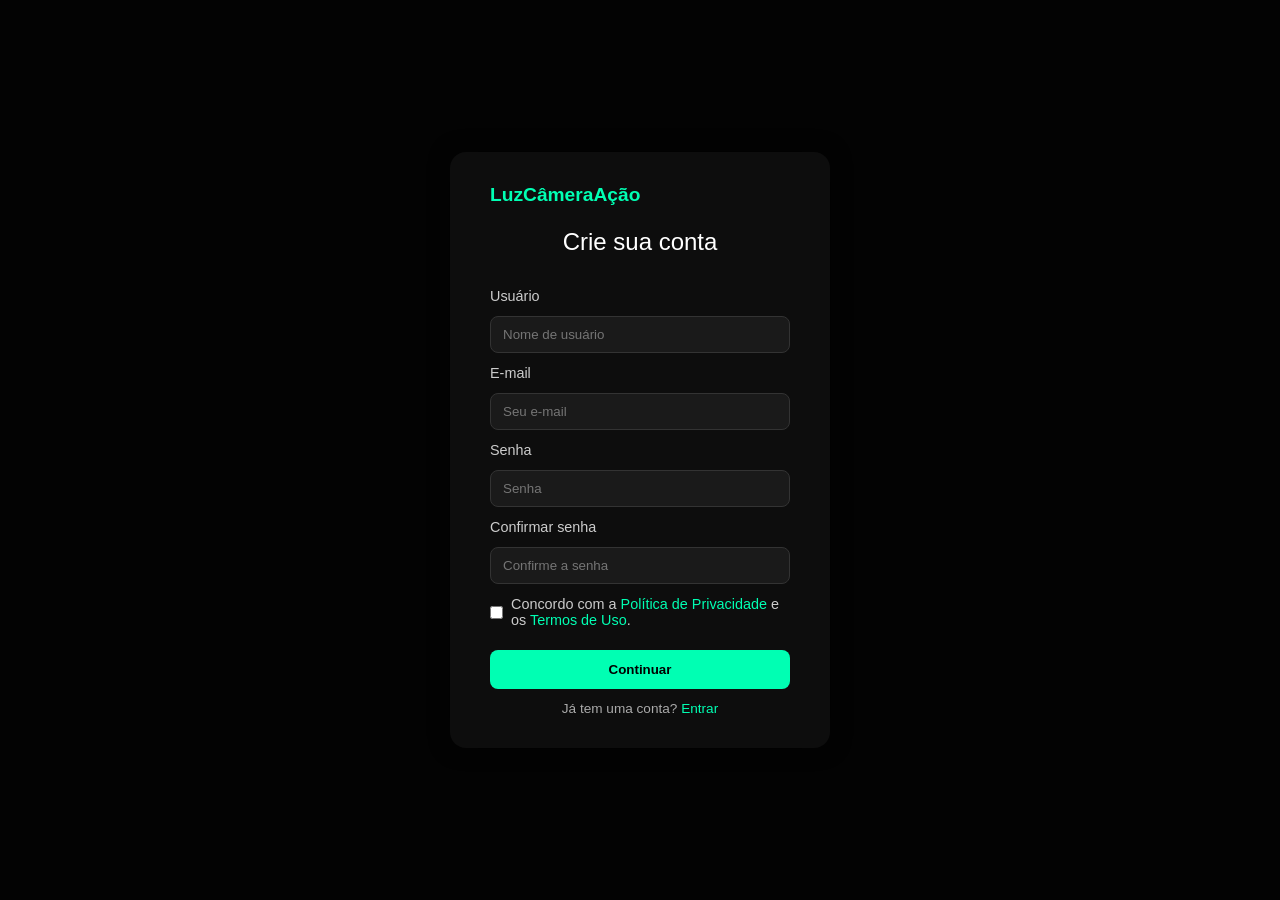
==== pages/cadastro.html @ 128fc807 "feat: home e sistema de avaliação" ====
<!DOCTYPE html>
<html lang="pt-BR">
<head>
  <meta charset="UTF-8" />
  <meta name="viewport" content="width=device-width, initial-scale=1.0" />
  <title>LuzCâmeraAção - Cadastro</title>
  <link rel="stylesheet" href="/assets/css/style.css" />
</head>
<body>
  <div class="overlay">
    <form class="register-box">
      <div class="header">
        <h1 class="logo">LuzCâmeraAção</h1>
      </div>

      <h2>Crie sua conta</h2>

      <label>Usuário</label>
      <input type="text" placeholder="Nome de usuário" required />

      <label>E-mail</label>
      <input type="email" placeholder="Seu e-mail" required />

      <label>Senha</label>
      <input type="password" placeholder="Senha" required />

      <label>Confirmar senha</label>
      <input type="password" placeholder="Confirme a senha" required />

      <div class="terms">
        <input type="checkbox" id="agree" required />
        <label for="agree">
          Concordo com a <a href="#">Política de Privacidade</a> e os
          <a href="#">Termos de Uso</a>.
        </label>
      </div>

      <button type="submit" class="continue-btn">Continuar</button>

      <p class="login-text">
        Já tem uma conta? <a href="/index.html">Entrar</a>
      </p>
    </form>
  </div>
</body>
</html>
---- assets/css/style.css ----
:root {
    /* 🎨 Paleta de cores */
    --color-bg-main: #0d0d0d;
    --color-bg-input: #1a1a1a;
    --color-bg-overlay: rgba(0, 0, 0, 0.75);
    --color-border: #333;
    --color-accent: #00ffb3;
    --color-accent-hover: #00cc90;
    --color-text-main: #ffffff;
    --color-text-muted: #aaaaaa;
    --color-text-label: #cccccc;
  }
  
  * {
    margin: 0;
    padding: 0;
    box-sizing: border-box;
    font-family: "Poppins", sans-serif;
  }
  
  /* === GERAL === */
  body {
    background: var(--color-bg-main);
    color: var(--color-text-main);
    overflow-x: hidden;
  }
  
  /* 🔹 Só centraliza quando tiver classe .auth-page (login/cadastro) */
  body.auth-page {
    height: 100vh;
    display: flex;
    justify-content: center;
    align-items: center;
  }
  
  /* === LOGIN / CADASTRO === */
  .overlay {
    background: var(--color-bg-overlay);
    position: absolute;
    width: 100%;
    height: 100%;
    display: flex;
    justify-content: center;
    align-items: center;
  }
  
  .register-box {
    background: var(--color-bg-main);
    padding: 2rem 2.5rem;
    border-radius: 16px;
    width: 380px;
    display: flex;
    flex-direction: column;
    gap: 12px;
    box-shadow: 0 0 20px rgba(0, 0, 0, 0.7);
  }
  
  .header {
    display: flex;
    justify-content: space-between;
    align-items: center;
  }
  
  .logo {
    font-size: 1.2rem;
    color: var(--color-accent);
  }
  
  .close-btn {
    background: transparent;
    border: none;
    color: var(--color-text-muted);
    font-size: 1.4rem;
    cursor: pointer;
    transition: color 0.2s;
  }
  .close-btn:hover {
    color: var(--color-text-main);
  }
  
  h2 {
    text-align: center;
    margin: 10px 0 20px;
    font-weight: 500;
  }
  
  label {
    font-size: 0.9rem;
    color: var(--color-text-label);
  }
  
  input[type="text"],
  input[type="email"],
  input[type="password"] {
    width: 100%;
    padding: 10px 12px;
    background: var(--color-bg-input);
    border: 1px solid var(--color-border);
    border-radius: 8px;
    color: var(--color-text-main);
    outline: none;
    transition: border-color 0.2s;
  }
  
  input:focus {
    border-color: var(--color-accent);
  }
  
  .terms {
    display: flex;
    align-items: center;
    gap: 8px;
    font-size: 0.85rem;
  }
  
  .terms a {
    color: var(--color-accent);
    text-decoration: none;
  }
  .terms a:hover {
    text-decoration: underline;
  }
  
  .continue-btn {
    background: var(--color-accent);
    color: #000;
    border: none;
    padding: 12px;
    border-radius: 8px;
    cursor: pointer;
    font-weight: 600;
    margin-top: 10px;
    transition: background 0.3s;
  }
  .continue-btn:hover {
    background: var(--color-accent-hover);
  }
  
  .login-text {
    text-align: center;
    font-size: 0.85rem;
    color: var(--color-text-muted);
  }
  .login-text a {
    color: var(--color-accent);
    text-decoration: none;
  }
  .login-text a:hover {
    text-decoration: underline;
  }
  
  /* ==== Opções extras login ==== */
  .options {
    display: flex;
    justify-content: space-between;
    align-items: center;
    margin-top: 8px;
    font-size: 0.85rem;
  }
  
  .options .remember {
    color: var(--color-text-label);
  }
  
  .options .forgot {
    color: var(--color-accent);
    text-decoration: none;
    transition: color 0.2s;
  }
  
  .options .forgot:hover {
    text-decoration: underline;
  }
  
  /* === HOME PAGE === */
  .navbar {
    width: 100%;
    padding: 1rem 4rem;
    background: var(--color-bg-main);
    display: flex;
    justify-content: space-between;
    align-items: center;
    position: fixed;
    top: 0;
    z-index: 100;
  }
  
  .navbar .logo {
    color: var(--color-accent);
    font-weight: 600;
    font-size: 1.2rem;
  }
  
  .navbar nav a {
    color: var(--color-text-muted);
    margin: 0 1rem;
    text-decoration: none;
    transition: color 0.3s;
  }
  .navbar nav a:hover,
  .navbar nav a.active {
    color: var(--color-accent);
  }
  
  .actions .btn {
    background: transparent;
    border: 1px solid var(--color-accent);
    color: var(--color-accent);
    padding: 6px 16px;
    border-radius: 6px;
    cursor: pointer;
    transition: all 0.3s;
  }
  .actions .btn:hover {
    background: var(--color-accent);
    color: #000;
  }
  .actions .btn-primary {
    background: var(--color-accent);
    color: #000;
    margin-left: 10px;
  }
  .actions .btn-primary:hover {
    background: var(--color-accent-hover);
  }
  
  /* === HERO === */
  .hero {
    margin-top: 80px;
    height: 80vh;
    width: 100%;
    display: flex;
    align-items: center;
    justify-content: flex-start;
    padding-left: 6rem;
    background: linear-gradient(
        to right,
        rgba(0, 0, 0, 0.9) 30%,
        rgba(0, 0, 0, 0.2)
      ),
      url('/assets/images/starwars.png') center/cover no-repeat;
    background-size: cover;
  }
  
  .hero-content {
    max-width: 550px;
    color: var(--color-text-main);
  }
  
  .hero h1 {
    font-size: 2rem;
    margin-bottom: 1rem;
  }
  
  .hero p {
    font-size: 0.95rem;
    color: var(--color-text-label);
    margin-bottom: 1.5rem;
    line-height: 1.4;
  }
  
  .hero-buttons .btn {
    background: var(--color-accent);
    color: #000;
    padding: 10px 18px;
    border-radius: 8px;
    border: none;
    cursor: pointer;
    margin-right: 10px;
    font-weight: 600;
    transition: background 0.3s;
  }
  .hero-buttons .btn:hover {
    background: var(--color-accent-hover);
  }
  
  /* === BRANDS === */
  .brands {
    display: flex;
    justify-content: center;
    align-items: center;
    gap: 2rem;
    padding: 2rem 0;
    background: var(--color-bg-main);
  }
  
  .brands img {
    height: 40px;
    opacity: 0.8;
    transition: opacity 0.2s;
  }
  .brands img:hover {
    opacity: 1;
  }
  
  /* === MOVIES === */
  .movies {
    background: #0b0b0b;
    padding: 3rem 5rem;
  }
  
  .movies h2 {
    margin-bottom: 1.5rem;
    color: var(--color-text-main);
  }
  
  .movie-grid {
    display: grid;
    grid-template-columns: repeat(auto-fit, minmax(180px, 1fr));
    gap: 1.5rem;
  }
  
  .movie-card {
    background: var(--color-bg-main);
    border-radius: 10px;
    overflow: hidden;
    transition: transform 0.3s;
    cursor: pointer;
  }
  .movie-card:hover {
    transform: scale(1.05);
  }
  .movie-card img {
    width: 100%;
    height: 450px;
    object-fit: cover;
  }
  .movie-card h3 {
    margin: 0.5rem;
    font-size: 1rem;
  }
  .movie-card p {
    margin: 0.5rem;
    font-size: 0.85rem;
    color: var(--color-text-label);
  }
  
  /* === FOOTER === */
  footer {
    background: var(--color-bg-main);
    text-align: center;
    padding: 1.2rem;
    color: var(--color-text-muted);
    font-size: 0.85rem;
  }
  .stars-selection span {
    cursor: pointer;
    font-size: 22px;
    color: #777; 
    transition: color 0.2s ease;
  }
  
  .stars-selection span:hover {
    color: gold;
  }
  
  .stars-selection span.selected {
    color: gold; /* estrelas clicadas ficam douradas */
  }

  .stars-selection {
    display: flex;
    gap: 4px;
  }
  
  .stars-selection span {
    cursor: pointer;
    font-size: 22px;
    color: #777; /* estrelas apagadas */
    transition: color 0.2s ease;
  }
  
  .stars-selection span:hover,
  .stars-selection span:hover ~ span {
    color: #777; /* evita todas ficarem douradas ao passar o mouse */
  }
  

  
  .stars-selection span.selected {
    color: gold; /* estrelas selecionadas */
  }
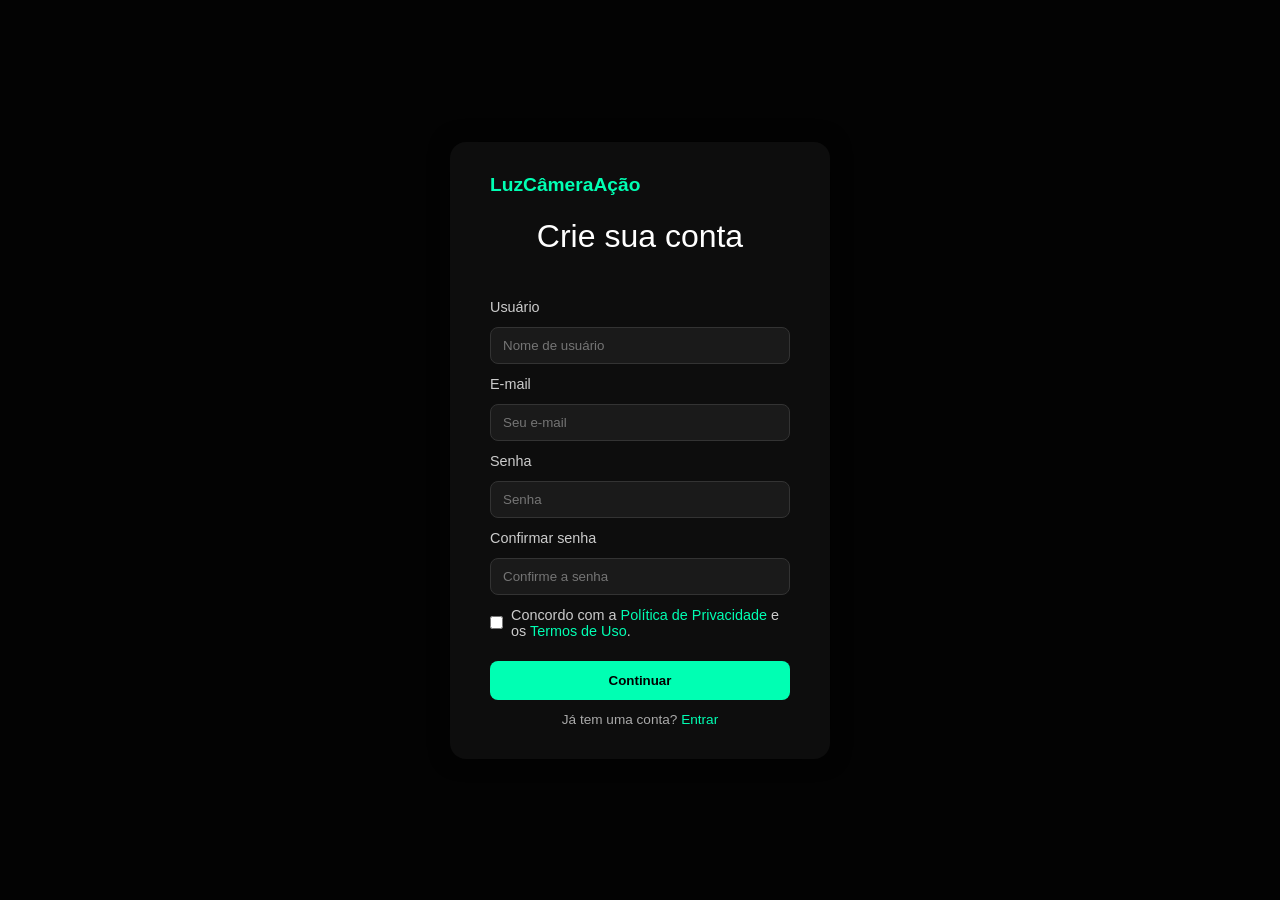
==== commit 8f45666f: "fix: corrige links de estilpo e js" ====
--- a/pages/cadastro.html
+++ b/pages/cadastro.html
@@ -4,7 +4,7 @@
   <meta charset="UTF-8" />
   <meta name="viewport" content="width=device-width, initial-scale=1.0" />
   <title>LuzCâmeraAção - Cadastro</title>
-  <link rel="stylesheet" href="/assets/css/style.css" />
+  <link rel="stylesheet" href="../assets/css/style.css" />
 </head>
 <body>
   <div class="overlay">
@@ -38,7 +38,7 @@
       <button type="submit" class="continue-btn">Continuar</button>
 
       <p class="login-text">
-        Já tem uma conta? <a href="/index.html">Entrar</a>
+        Já tem uma conta? <a href="../index.html">Entrar</a>
       </p>
     </form>
   </div>
--- a/assets/css/style.css
+++ b/assets/css/style.css
@@ -380,7 +380,216 @@
   .stars-selection span.selected {
     color: gold; /* estrelas selecionadas */
   }
-  
+
+  main {
+    padding: 120px 5%;
+    background: var(--color-bg-main);
+    color: var(--color-text-main);
+    min-height: 100vh;
+  }
+
+  h2 {
+    font-size: 2rem;
+    margin-bottom: 2rem;
+    text-align: center;
+    color: var(--color-text-main);
+  }
+
+  .movie-grid {
+    display: grid;
+    grid-template-columns: repeat(auto-fill, minmax(220px, 1fr));
+    gap: 2rem;
+    justify-items: center;
+    padding-bottom: 3rem;
+  }
+
+  .movie-card {
+    background: rgba(255, 255, 255, 0.05);
+    border-radius: 15px;
+    overflow: hidden;
+    text-align: center;
+    width: 220px;
+    transition: all 0.3s ease;
+    box-shadow: 0 0 10px rgba(255, 255, 255, 0.05);
+    position: relative;
+  }
+
+  .movie-card:hover {
+    transform: translateY(-5px) scale(1.03);
+    box-shadow: 0 0 15px rgba(255, 255, 255, 0.1);
+  }
+
+  .movie-card img {
+    width: 100%;
+    height: 320px;
+    object-fit: cover;
+    border-bottom: 1px solid rgba(255, 255, 255, 0.1);
+  }
+
+  .movie-card h3 {
+    font-size: 1.1rem;
+    margin: 0.8rem 0 0.3rem;
+  }
+
+  .movie-card p {
+    font-size: 0.9rem;
+    color: var(--color-text-muted);
+    margin-bottom: 0.5rem;
+  }
+
+  .stars-selection {
+    margin: 0.5rem 0;
+    display: flex;
+    justify-content: center;
+    gap: 3px;
+  }
+
+  .stars-selection span {
+    cursor: pointer;
+    font-size: 1.2rem;
+    transition: color 0.2s;
+    color: #777;
+  }
+
+  .stars-selection span.selected {
+    color: gold;
+  }
+
+  .btn-favorite {
+    background: transparent;
+    border: 1px solid rgba(255, 255, 255, 0.2);
+    border-radius: 20px;
+    color: white;
+    padding: 6px 12px;
+    font-size: 0.9rem;
+    margin-bottom: 10px;
+    cursor: pointer;
+    transition: all 0.3s ease;
+  }
+
+  .btn-favorite:hover {
+    background: rgba(255, 255, 255, 0.1);
+  }
+
+  .empty-state {
+    text-align: center;
+    font-size: 1.2rem;
+    color: var(--color-text-muted);
+    margin-top: 3rem;
+  }
+
+  footer {
+    text-align: center;
+    padding: 1rem;
+    background: var(--color-bg-main);
+    color: var(--color-text-muted);
+  }
+  /* 🔍 Seção de Pesquisa */
+.search-section {
+  background: #0d0d0d;
+  color: white;
+  padding: 40px 20px;
+  text-align: center;
+  border-bottom: 1px solid rgba(255, 255, 255, 0.1);
+}
+
+.search-container {
+  display: flex;
+  justify-content: center;
+  align-items: center;
+  gap: 10px;
+  max-width: 600px;
+  margin: 0 auto 30px;
+}
+
+#search-input {
+  flex: 1;
+  padding: 12px 15px;
+  border-radius: 8px;
+  border: none;
+  outline: none;
+  font-size: 1rem;
+}
+
+#search-button {
+  padding: 12px 20px;
+  border-radius: 8px;
+  background: #e50914;
+  color: white;
+  border: none;
+  cursor: pointer;
+  font-weight: bold;
+  transition: all 0.3s ease;
+}
+
+#search-button:hover {
+  background: #f40612;
+  transform: scale(1.05);
+}
+
+/* Resultados da pesquisa */
+#search-results {
+  display: grid;
+  grid-template-columns: repeat(auto-fill, minmax(180px, 1fr));
+  gap: 20px;
+  justify-content: center;
+}
+
+.search-section h3 {
+  margin-top: 40px;
+  color: #ccc;
+}
+
+  
+.search-bar {
+  width: 120px; /* tamanho base mais discreto */
+  padding: 6px 10px;
+  border: 1px solid var(--color-border);
+  border-radius: 16px;
+  background: var(--color-bg-input);
+  color: var(--color-text-main);
+  outline: none;
+  font-size: 0.85rem;
+  transition: all 0.25s ease;
+}
+
+.search-bar::placeholder {
+  color: var(--color-text-muted);
+}
+
+.search-bar:focus {
+  width: 180px; /* cresce um pouco, mas continua proporcional */
+  border-color: var(--color-accent);
+  background: var(--color-bg-main);
+}
+
+.search-btn {
+  margin-left: 6px;
+  padding: 6px 12px;
+  border: 1px solid var(--color-accent);
+  border-radius: 16px;
+  background: var(--color-accent);
+  color: #000;
+  font-size: 0.8rem;
+  font-weight: 600;
+  cursor: pointer;
+  transition: all 0.25s ease;
+}
+
+.search-btn:hover {
+  background: var(--color-accent-hover);
+  transform: scale(1.03);
+}
+
+.actions {
+  display: flex;
+  align-items: center;
+  gap: 10px;
+}
+.logo_img{
+  max-width: 80px;
+}
+
   
   
   
